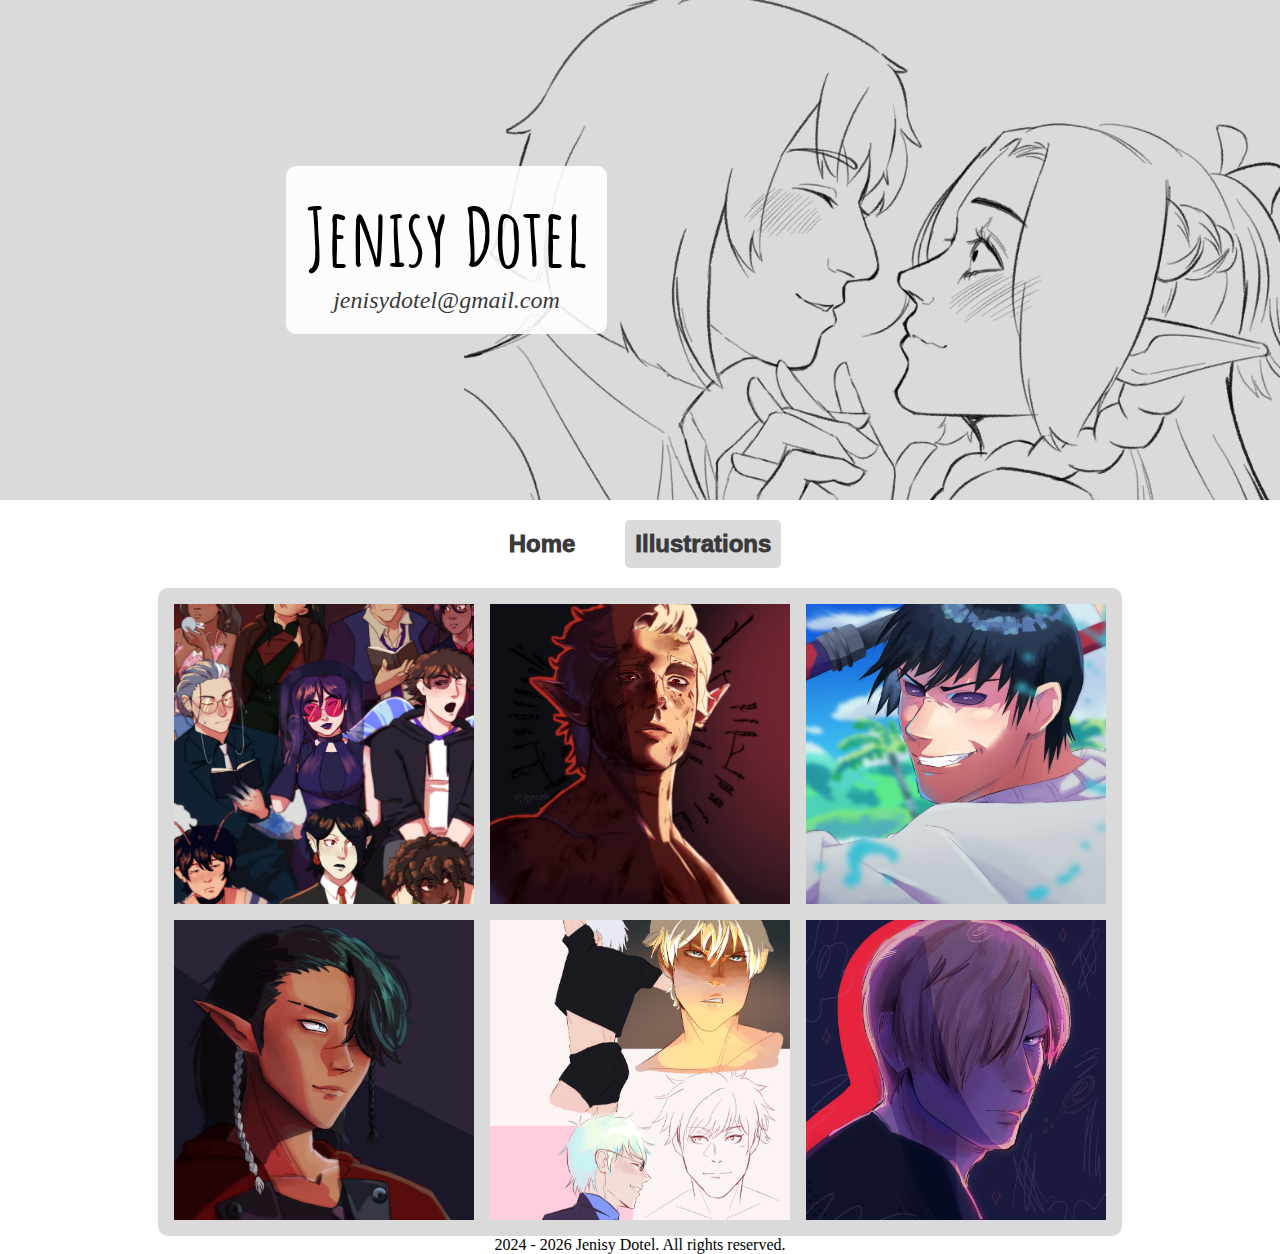
==== illustrations/index.html @ 48be5afd "rename and reorder images" ====
<!DOCTYPE html>
<html lang="en">
    <head>
        <meta charset="UTF-8">
        <title>Jenisy Dotel</title>
        <meta name="viewport" content="width=device-width; initial-scale=1.0;">
        <link rel="icon" href="/assets/favicon.png">
        <link rel="stylesheet" href="/styles.css">

        <!--
            Fonts
        -->
        <link href="https://fonts.googleapis.com/css?family=Amatic%20SC%3Ai%2Cbi%2C700%2C400%7CPT%20Sans%3Ai%2Cbi%2C700%2C400&amp;display=swap" rel="stylesheet" nonce="">
    </head>
    <body>
        <div class="page-content">
            <div class="hero">
                <div class="hero-text-container">
                    <div class="hero-text-wrapper">
                        <div class="hero-title">Jenisy Dotel</div>
                        <a class="hero-subtitle" href="mailto:jenisydotel@gmail.com">jenisydotel@gmail.com</a>
                    </div>
                </div>
            </div>
            <div class="nav-bar">
                <a href="/">Home</a>
                <a href="/illustrations" class="selected">Illustrations</a>
            </div>
            <gallery-elem
                id="gallery"
                images="
                /assets/illustrations/art_fight_0.jpg,
                /assets/illustrations/astarion.jpg,
                /assets/illustrations/toji.jpg,
                /assets/illustrations/com_0.jpg,
                /assets/illustrations/gojo.jpg,
                /assets/illustrations/leon.jpg
                "
            >
            </gallery-elem>
            <copyright-elem name="Jenisy Dotel" start-year=2024></copyright-elem>
        </div>

        <script type="module" src="/main.js"></script>
    </body>
</html>
---- styles.css ----
body {
    margin: 0;
}

.page-content {
    width: 100%;
    height: 100%;

    display: grid;
    place-items: center;
}

.hero {
    width: 100%;
    height: 500px;

    background-image: url(/assets/home/4.jpg);
    background-position: right;
    background-size: contain;
    background-repeat: no-repeat;
    background-color: #DADADA;

    display: grid;
    grid-template-columns: repeat(1, 1fr);
    gap: 16px;

    justify-items: start;
    text-align: center;
}

.hero-text-container {
    display: flex;
    flex-direction: column;
    justify-content: center;
    margin-left: 20%;
    padding: 30px;

    border-radius: 10px;
}

.hero-text-wrapper {
    display: flex;
    flex-direction: column;

    padding: 20px;

    border-radius: 10px;
    background-color: rgba(255, 255, 255, 0.9);
}

.hero-title {
    height: fit-content;

    font-family: 'Amatic SC', Arial;
    font-weight: 700;
    font-size: 80px;
}

.hero-subtitle {
    height: fit-content;

    color: #3A3A3A;
    font-family: Merriweather, serif;
    font-size: 24px;
    font-style: italic;
    font-weight: 400;
    text-decoration: none;
}

.nav-bar {
    display: flex;
    gap: 40px;

    font-family: Arial;
    font-weight: 1000;
    font-size: 24px;
}

.nav-bar > a {
    margin: 20px 0 20px 0;
    padding: 10px;
    color: #3A3A3A;
    text-decoration: none;
}

.nav-bar > a.selected {
    border-radius: 5px;
    background-color: #DADADA;
}

@media (width < 1200px) {
    .hero-text-container {
        justify-content: start;
        margin-top: 10px;
    }
}

@media (width < 630px) {
    .hero {
        justify-items: center;
    }
    .hero-text-container {
        margin-left: 0px;
    }
    .hero-title {
        font-size: 60px;
    }
}
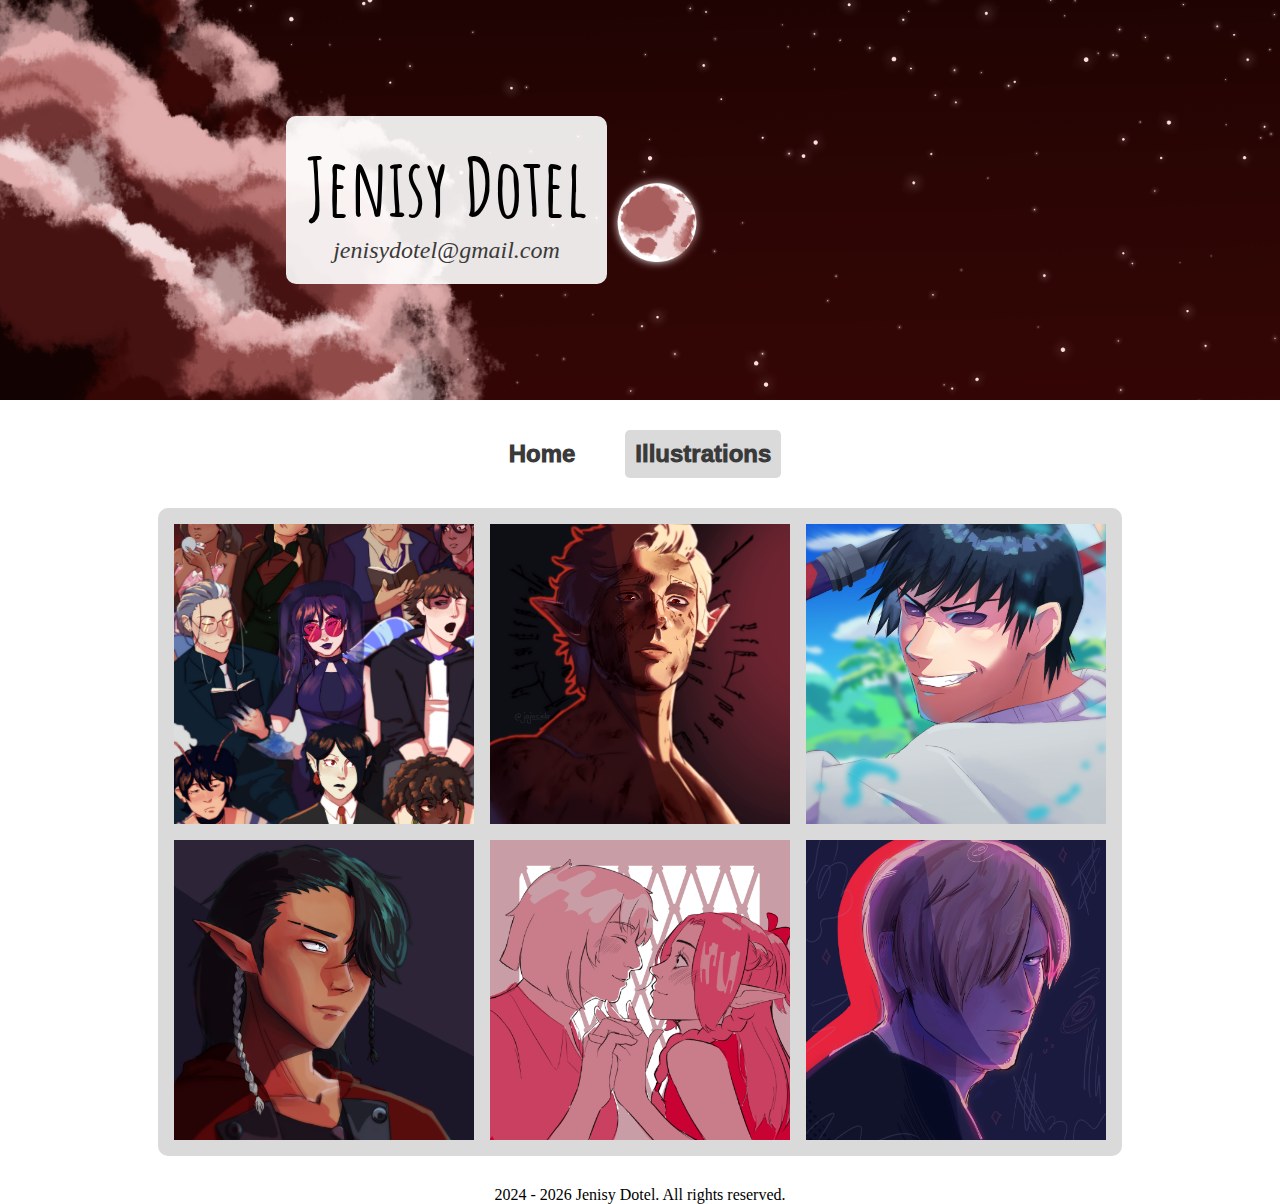
==== commit 5ce25d90: "Merge pull request #12 from jenisy/delapf_2024_09_03_0158" ====
--- a/illustrations/index.html
+++ b/illustrations/index.html
@@ -33,7 +33,7 @@
                 /assets/illustrations/astarion.jpg,
                 /assets/illustrations/toji.jpg,
                 /assets/illustrations/com_0.jpg,
-                /assets/illustrations/gojo.jpg,
+                /assets/illustrations/farcille.png,
                 /assets/illustrations/leon.jpg
                 "
             >
--- a/styles.css
+++ b/styles.css
@@ -8,15 +8,16 @@
 
     display: grid;
     place-items: center;
+    gap: 30px;
 }
 
 .hero {
     width: 100%;
-    height: 500px;
+    height: 400px;
 
-    background-image: url(/assets/home/4.jpg);
-    background-position: right;
-    background-size: contain;
+    background-image: url(/assets/home/hero_bg.png);
+    background-position: 0px 60%;
+    background-size: cover;
     background-repeat: no-repeat;
     background-color: #DADADA;
 
@@ -77,7 +78,6 @@
 }
 
 .nav-bar > a {
-    margin: 20px 0 20px 0;
     padding: 10px;
     color: #3A3A3A;
     text-decoration: none;
@@ -86,6 +86,12 @@
 .nav-bar > a.selected {
     border-radius: 5px;
     background-color: #DADADA;
+}
+
+.section-header {
+    font-family: 'Amatic SC', Arial;
+    font-weight: 700;
+    font-size: 60px;
 }
 
 @media (width < 1200px) {
